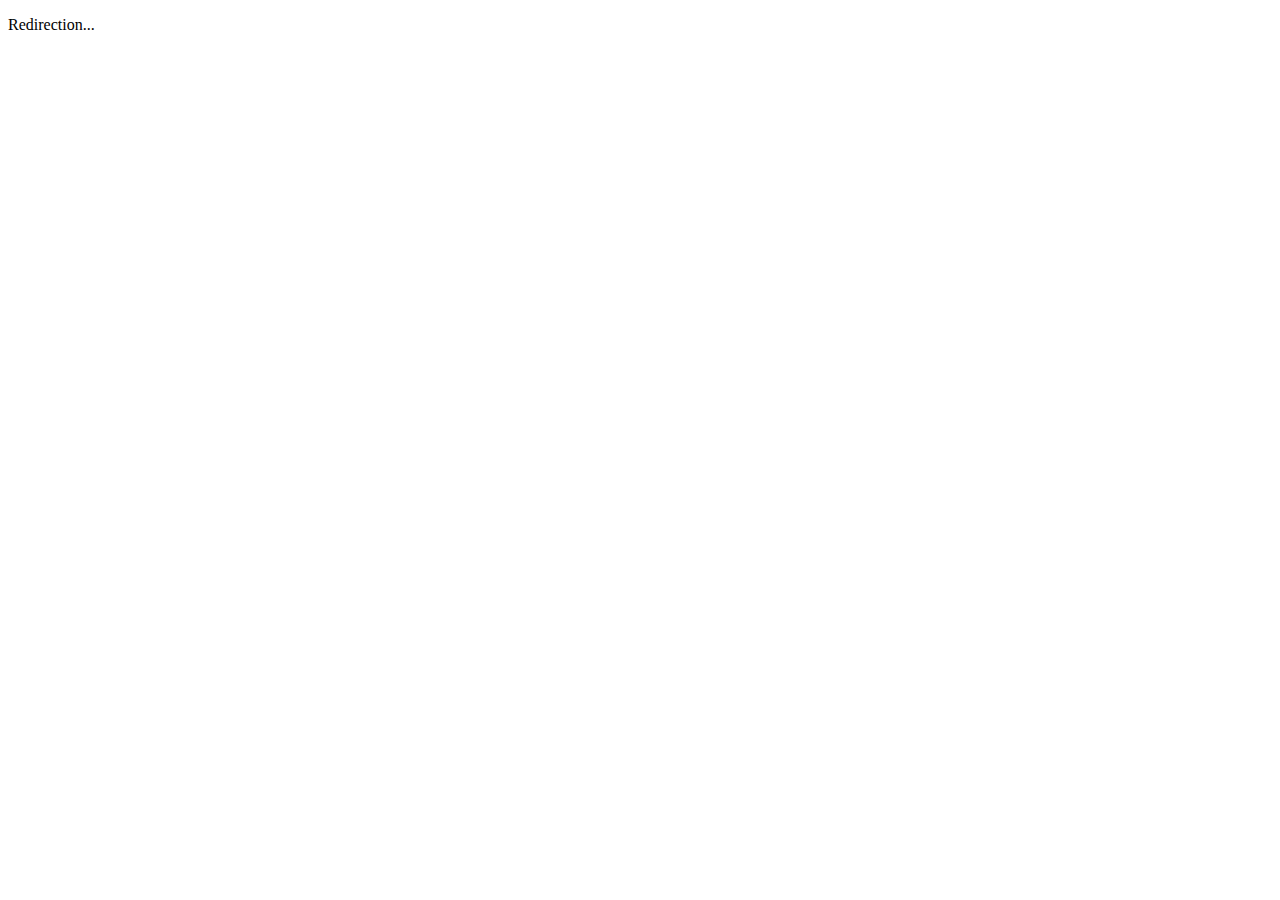
==== index.html @ feec1fb4 "add index.html file" ====
<!DOCTYPE html>
<html lang="en">
<head>
    <meta charset="UTF-8">
    <meta name="viewport" content="width=device-width, initial-scale=1.0 url=html/login.html">
    <title>Document</title>
</head>
<body>
    <p>Redirection...</p>
</body>
</html>
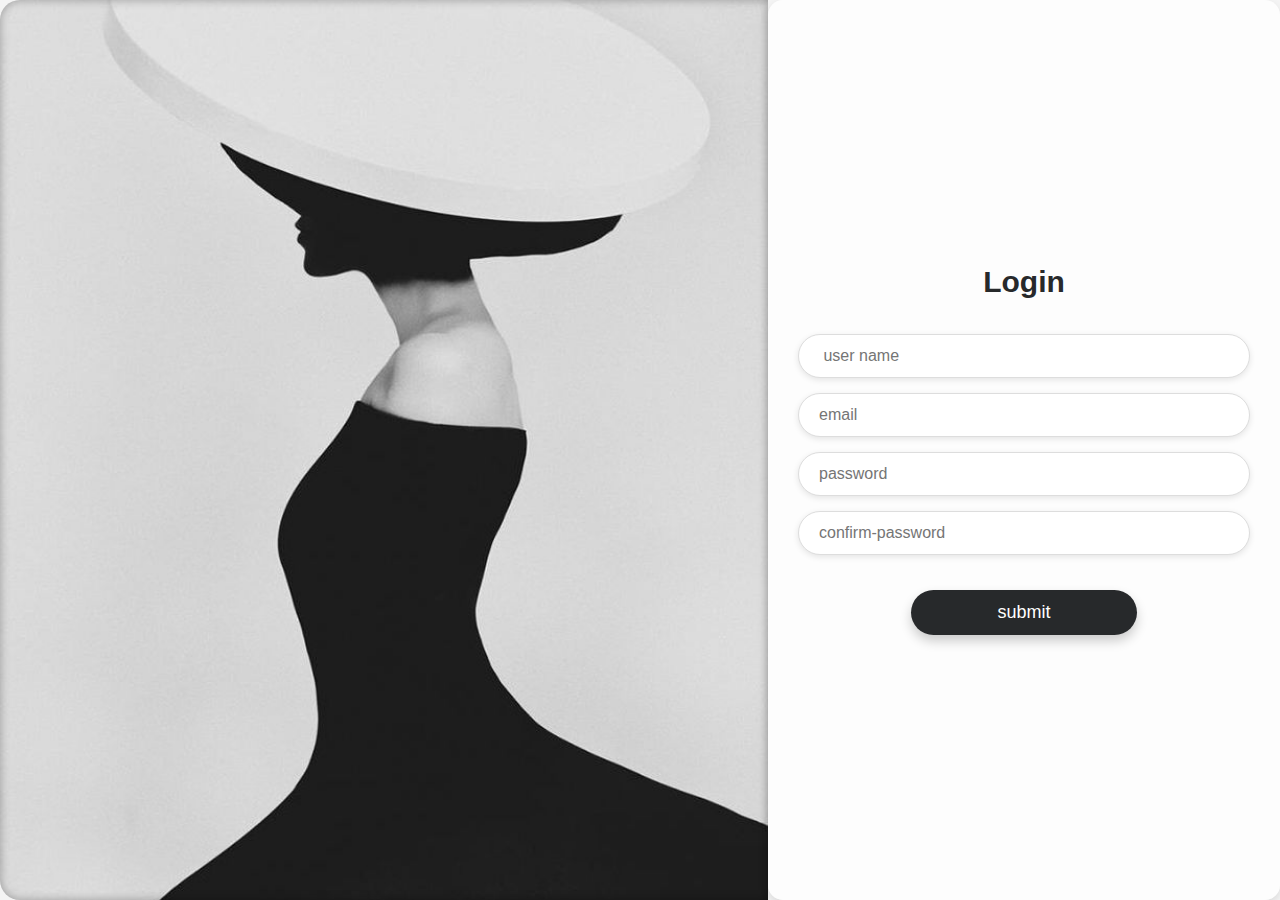
==== commit 5e3aad45: "refresh" ====
--- a/index.html
+++ b/index.html
@@ -2,7 +2,7 @@
 <html lang="en">
 <head>
     <meta charset="UTF-8">
-    <meta name="viewport" content="width=device-width, initial-scale=1.0 url=html/login.html">
+    <meta name="viewport" http-equiv="refresh" content="0; url=html/login.html">
     <title>Document</title>
 </head>
 <body>
